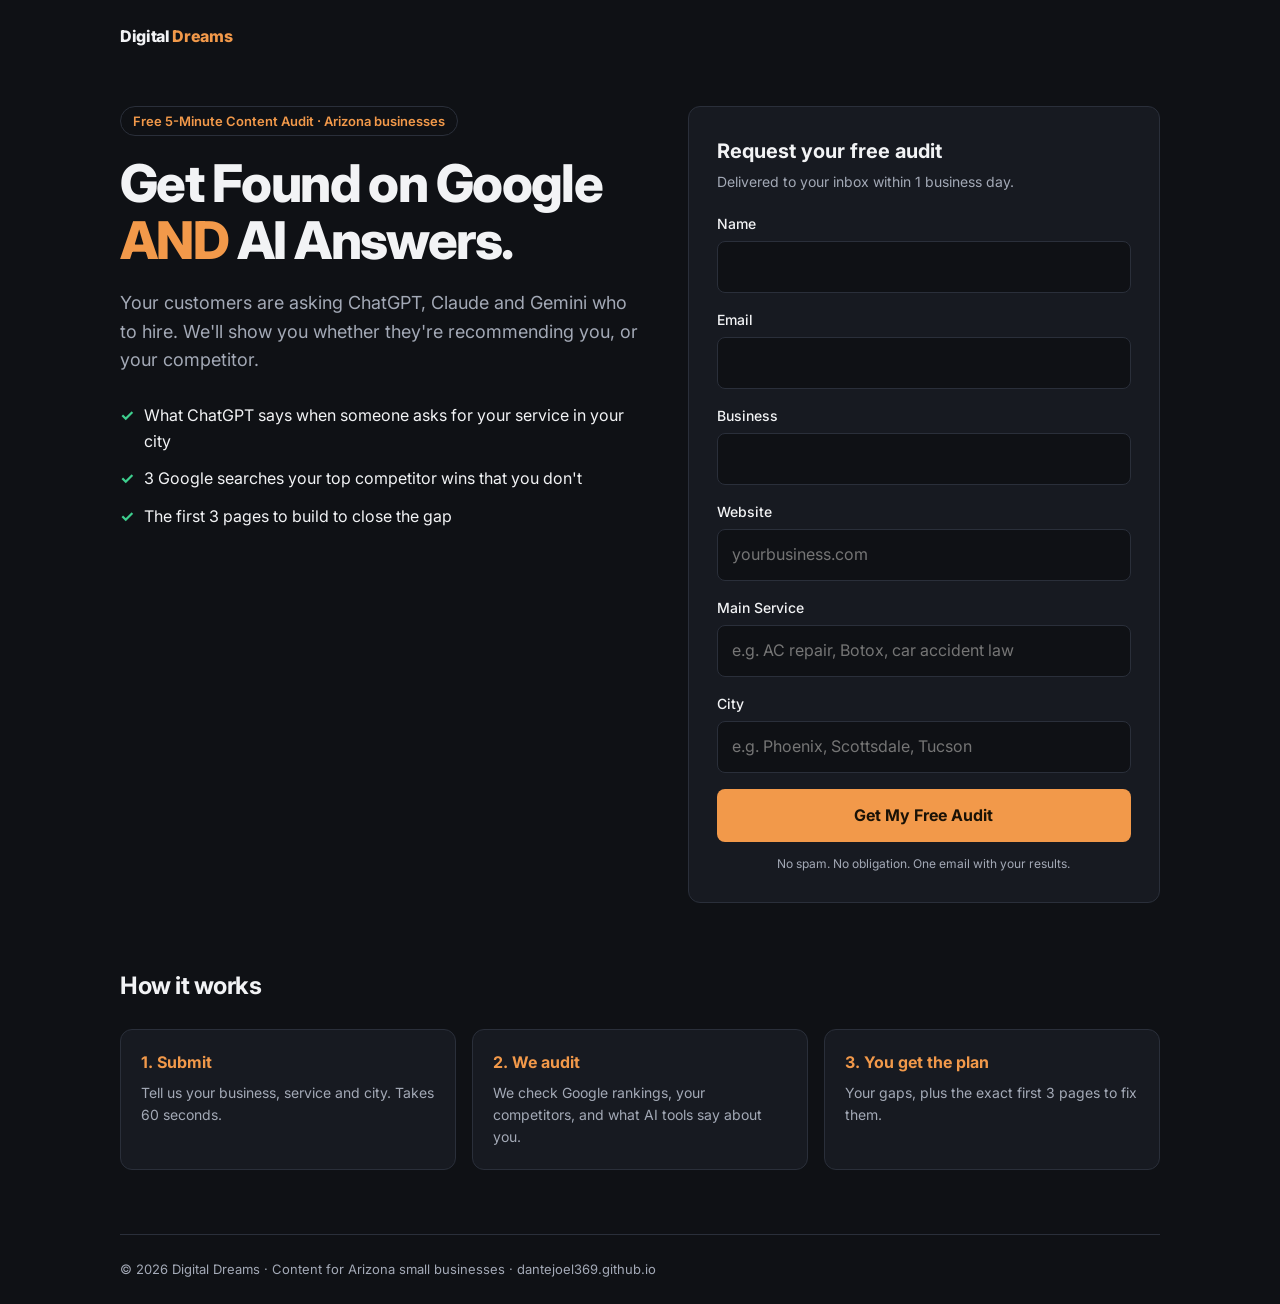
==== audit.html @ 55ea065d "Add free content audit landing page" ====
<!DOCTYPE html>
<html lang="en">
<head>
  <meta charset="UTF-8">
  <meta name="viewport" content="width=device-width, initial-scale=1.0">
  <title>Free Content Audit | Digital Dreams</title>
  <meta name="description" content="Free 5-minute content audit for Arizona small businesses. See where you're missing on Google and in AI answers like ChatGPT, Claude and Gemini.">
  <link rel="preconnect" href="https://fonts.googleapis.com">
  <link rel="preconnect" href="https://fonts.gstatic.com" crossorigin>
  <link href="https://fonts.googleapis.com/css2?family=Inter:wght@400;500;600;700;800&display=swap" rel="stylesheet">
  <style>
    :root {
      --bg: #0f1115;
      --surface: #171a21;
      --border: #2a2f3a;
      --text: #f2f3f5;
      --muted: #a3a9b6;
      --accent: #f2994a;
      --accent-ink: #1a1206;
      --success: #3ecf8e;
      --radius: 12px;
    }
    * { box-sizing: border-box; margin: 0; padding: 0; }
    body {
      font-family: "Inter", system-ui, -apple-system, sans-serif;
      background: var(--bg);
      color: var(--text);
      line-height: 1.6;
      padding: 0 16px;
    }
    .wrap { max-width: 1040px; margin: 0 auto; }
    header { padding: 24px 0; font-weight: 800; letter-spacing: -0.02em; }
    header span { color: var(--accent); }
    .hero {
      display: grid;
      grid-template-columns: 1.1fr 1fr;
      gap: 48px;
      align-items: start;
      padding: 32px 0 64px;
    }
    .eyebrow {
      display: inline-block;
      font-size: 13px;
      font-weight: 600;
      color: var(--accent);
      border: 1px solid var(--border);
      border-radius: 999px;
      padding: 4px 12px;
      margin-bottom: 20px;
    }
    h1 {
      font-size: clamp(34px, 5vw, 52px);
      line-height: 1.08;
      letter-spacing: -0.03em;
      font-weight: 800;
      margin-bottom: 20px;
    }
    h1 em { font-style: normal; color: var(--accent); }
    .lede { font-size: 18px; color: var(--muted); margin-bottom: 28px; max-width: 520px; }
    .checks { list-style: none; display: grid; gap: 12px; }
    .checks li { display: flex; gap: 10px; align-items: flex-start; }
    .checks li::before { content: "✓"; color: var(--success); font-weight: 700; }
    .card {
      background: var(--surface);
      border: 1px solid var(--border);
      border-radius: var(--radius);
      padding: 28px;
    }
    .card h2 { font-size: 20px; margin-bottom: 4px; }
    .card p.sub { color: var(--muted); font-size: 14px; margin-bottom: 20px; }
    label { display: block; font-size: 14px; font-weight: 500; margin-bottom: 6px; }
    input {
      width: 100%;
      font: inherit;
      color: var(--text);
      background: var(--bg);
      border: 1px solid var(--border);
      border-radius: 8px;
      padding: 12px 14px;
      margin-bottom: 16px;
    }
    input:focus { outline: 2px solid var(--accent); border-color: transparent; }
    .hp { position: absolute; left: -9999px; }
    .btn {
      display: inline-block;
      width: 100%;
      text-align: center;
      font: inherit;
      font-weight: 700;
      font-size: 16px;
      background: var(--accent);
      color: var(--accent-ink);
      border: 0;
      border-radius: 8px;
      padding: 14px 20px;
      cursor: pointer;
      text-decoration: none;
    }
    .btn:hover { filter: brightness(1.08); }
    .btn:disabled { opacity: 0.6; cursor: wait; }
    .fine { font-size: 12px; color: var(--muted); margin-top: 12px; text-align: center; }
    .error { color: #ff6b6b; font-size: 14px; margin-bottom: 12px; display: none; }
    #thanks { display: none; text-align: center; }
    #thanks .icon { font-size: 40px; margin-bottom: 12px; }
    #thanks h2 { font-size: 24px; margin-bottom: 12px; }
    #thanks p { color: var(--muted); margin-bottom: 20px; }
    .offer {
      border: 1px dashed var(--accent);
      border-radius: var(--radius);
      padding: 20px;
      margin-bottom: 20px;
      text-align: left;
    }
    .offer strong { color: var(--accent); display: block; font-size: 18px; margin-bottom: 6px; }
    .offer ul { list-style: none; display: grid; gap: 6px; font-size: 14px; color: var(--text); }
    .offer li::before { content: "→ "; color: var(--accent); }
    .how { padding: 0 0 64px; }
    .how h3 { font-size: 24px; margin-bottom: 24px; letter-spacing: -0.02em; }
    .steps { display: grid; grid-template-columns: repeat(3, 1fr); gap: 16px; }
    .step { background: var(--surface); border: 1px solid var(--border); border-radius: var(--radius); padding: 20px; }
    .step b { color: var(--accent); display: block; margin-bottom: 6px; }
    .step p { color: var(--muted); font-size: 14px; }
    footer { border-top: 1px solid var(--border); padding: 24px 0; color: var(--muted); font-size: 13px; }
    @media (max-width: 820px) {
      .hero { grid-template-columns: 1fr; gap: 32px; padding-top: 8px; }
      .steps { grid-template-columns: 1fr; }
    }
  </style>
</head>
<body>
  <div class="wrap">
    <header>Digital <span>Dreams</span></header>

    <section class="hero">
      <div>
        <span class="eyebrow">Free 5-Minute Content Audit · Arizona businesses</span>
        <h1>Get Found on Google <em>AND</em> AI Answers.</h1>
        <p class="lede">Your customers are asking ChatGPT, Claude and Gemini who to hire. We'll show you whether they're recommending you, or your competitor.</p>
        <ul class="checks">
          <li>What ChatGPT says when someone asks for your service in your city</li>
          <li>3 Google searches your top competitor wins that you don't</li>
          <li>The first 3 pages to build to close the gap</li>
        </ul>
      </div>

      <div class="card">
        <form id="audit-form" action="https://formspree.io/f/mljbdply" method="POST" novalidate>
          <h2>Request your free audit</h2>
          <p class="sub">Delivered to your inbox within 1 business day.</p>

          <label for="name">Name</label>
          <input id="name" name="name" type="text" autocomplete="name" required>

          <label for="email">Email</label>
          <input id="email" name="email" type="email" autocomplete="email" required>

          <label for="business">Business</label>
          <input id="business" name="business" type="text" autocomplete="organization" required>

          <label for="website">Website</label>
          <input id="website" name="website" type="text" inputmode="url" placeholder="yourbusiness.com" required>

          <label for="service">Main Service</label>
          <input id="service" name="main_service" type="text" placeholder="e.g. AC repair, Botox, car accident law" required>

          <label for="city">City</label>
          <input id="city" name="city" type="text" placeholder="e.g. Phoenix, Scottsdale, Tucson" required>

          <input class="hp" type="text" name="_gotcha" tabindex="-1" autocomplete="off" aria-hidden="true">

          <p class="error" id="form-error">Please fill in every field.</p>
          <button class="btn" type="submit" id="submit-btn">Get My Free Audit</button>
          <p class="fine">No spam. No obligation. One email with your results.</p>
        </form>

        <div id="thanks" role="status" aria-live="polite">
          <div class="icon">✅</div>
          <h2>Your audit is in progress.</h2>
          <p>While you wait, claim your Founding Client Offer: 30% off your first 3 months if you start this week.</p>
          <div class="offer">
            <strong>Founding Client Offer: 30% off for 3 months</strong>
            <ul>
              <li>SEO blog posts and local service pages</li>
              <li>AI Visibility: content built to get cited by ChatGPT, Claude and Gemini</li>
              <li>Email and social content made from every post</li>
              <li>In exchange for a testimonial once you see results</li>
            </ul>
          </div>
          <a class="btn" href="https://calendly.com/clermont480" target="_blank" rel="noopener">Book a Call</a>
          <p class="fine">15 minutes. We'll walk through your audit live.</p>
        </div>
      </div>
    </section>

    <section class="how">
      <h3>How it works</h3>
      <div class="steps">
        <div class="step"><b>1. Submit</b><p>Tell us your business, service and city. Takes 60 seconds.</p></div>
        <div class="step"><b>2. We audit</b><p>We check Google rankings, your competitors, and what AI tools say about you.</p></div>
        <div class="step"><b>3. You get the plan</b><p>Your gaps, plus the exact first 3 pages to fix them.</p></div>
      </div>
    </section>

    <footer>© 2026 Digital Dreams · Content for Arizona small businesses · dantejoel369.github.io</footer>
  </div>

  <script>
    (function () {
      var form = document.getElementById("audit-form");
      var thanks = document.getElementById("thanks");
      var errorEl = document.getElementById("form-error");
      var btn = document.getElementById("submit-btn");

      form.addEventListener("submit", function (e) {
        e.preventDefault();
        errorEl.style.display = "none";

        var required = form.querySelectorAll("input[required]");
        for (var i = 0; i < required.length; i++) {
          if (!required[i].value.trim()) {
            errorEl.textContent = "Please fill in every field.";
            errorEl.style.display = "block";
            required[i].focus();
            return;
          }
        }
        var email = form.querySelector("#email").value.trim();
        if (!/^[^\s@]+@[^\s@]+\.[^\s@]+$/.test(email)) {
          errorEl.textContent = "Please enter a valid email.";
          errorEl.style.display = "block";
          form.querySelector("#email").focus();
          return;
        }

        btn.disabled = true;
        btn.textContent = "Sending…";

        fetch(form.action, {
          method: "POST",
          body: new FormData(form),
          headers: { "Accept": "application/json" }
        })
          .then(function (res) {
            if (!res.ok) throw new Error("Request failed");
            form.style.display = "none";
            thanks.style.display = "block";
          })
          .catch(function () {
            btn.disabled = false;
            btn.textContent = "Get My Free Audit";
            errorEl.textContent = "Something went wrong. Please try again.";
            errorEl.style.display = "block";
          });
      });
    })();
  </script>
</body>
</html>
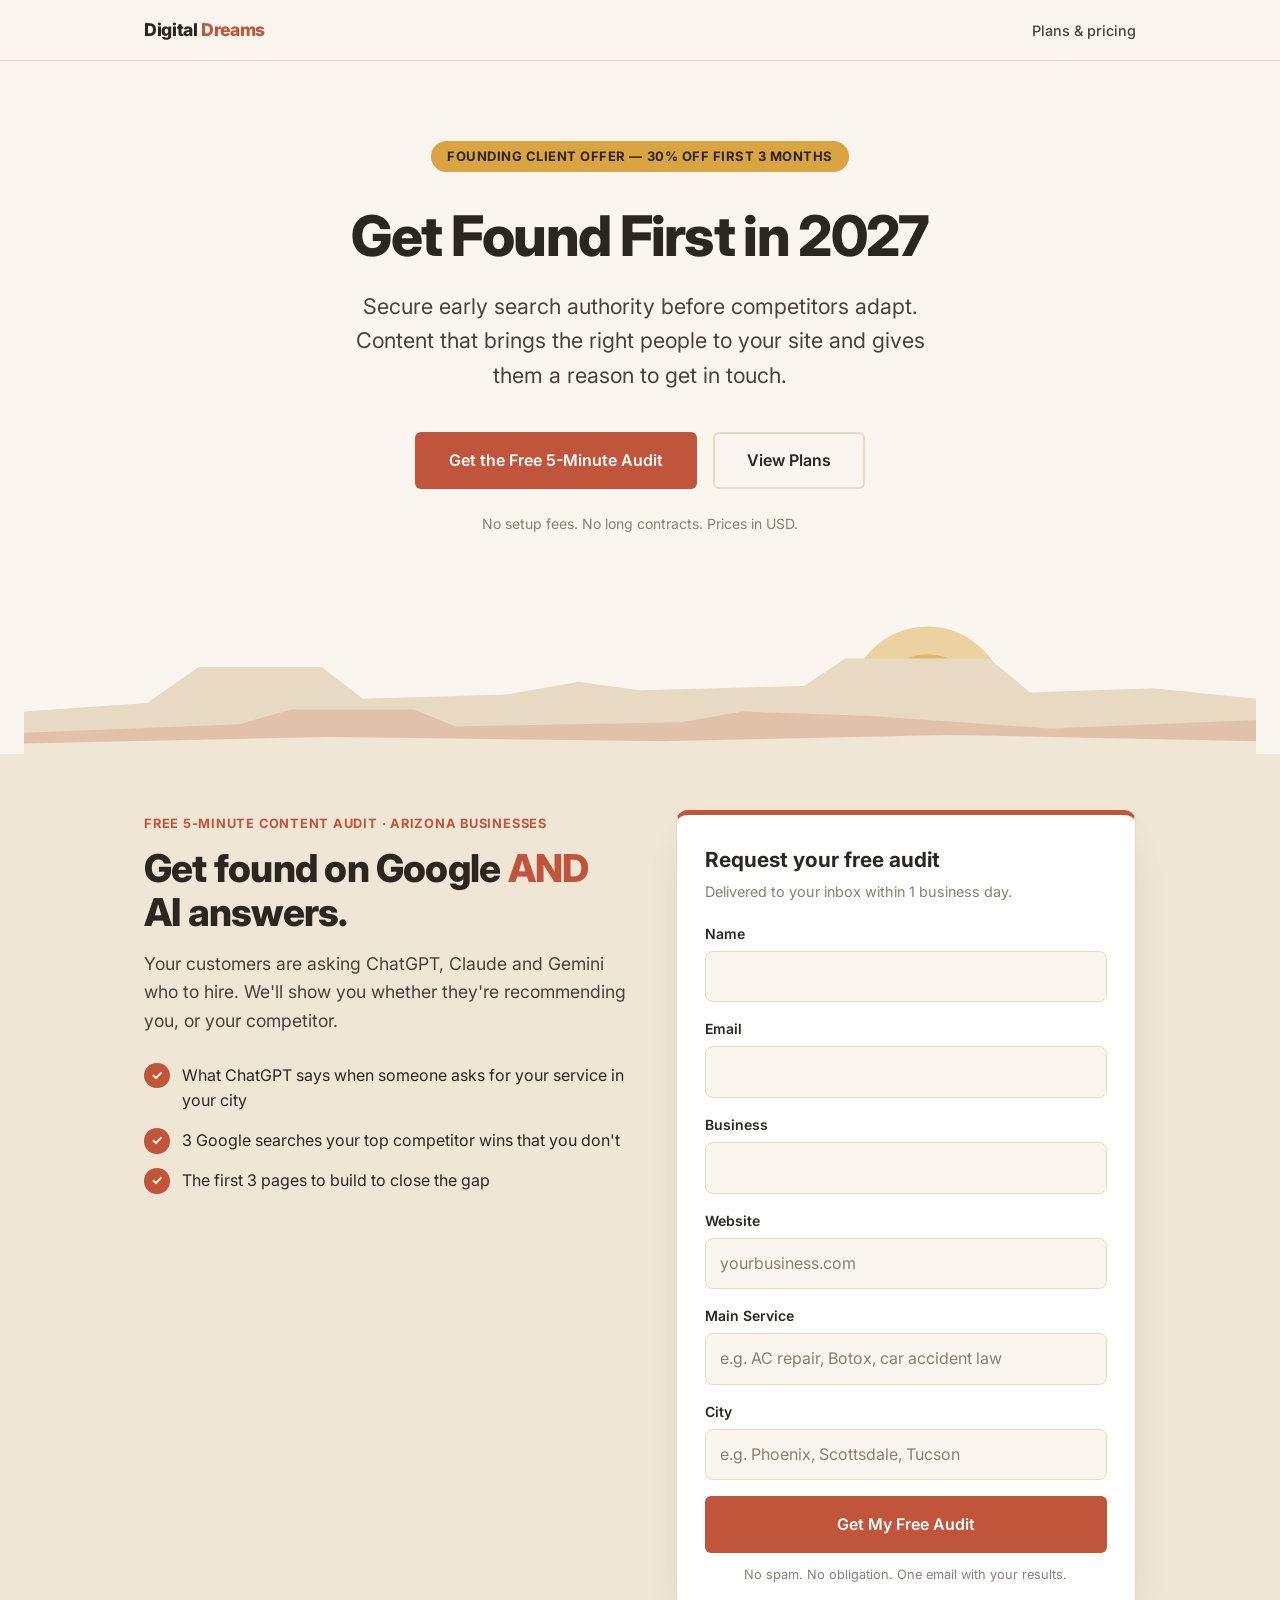
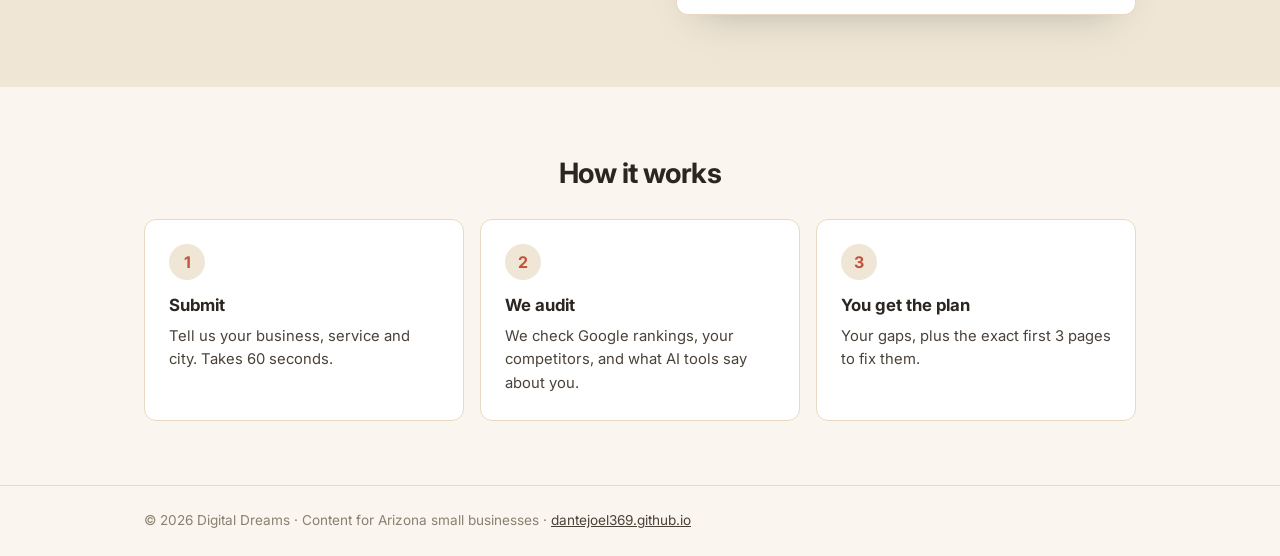
==== commit 1f546359: "Add files via upload" ====
--- a/audit.html
+++ b/audit.html
@@ -5,147 +5,299 @@
   <meta name="viewport" content="width=device-width, initial-scale=1.0">
   <title>Free Content Audit | Digital Dreams</title>
   <meta name="description" content="Free 5-minute content audit for Arizona small businesses. See where you're missing on Google and in AI answers like ChatGPT, Claude and Gemini.">
+  <link rel="icon" href="favicon.svg" type="image/svg+xml">
   <link rel="preconnect" href="https://fonts.googleapis.com">
   <link rel="preconnect" href="https://fonts.gstatic.com" crossorigin>
   <link href="https://fonts.googleapis.com/css2?family=Inter:wght@400;500;600;700;800&display=swap" rel="stylesheet">
   <style>
+    /* === PALETTE === */
     :root {
-      --bg: #0f1115;
-      --surface: #171a21;
-      --border: #2a2f3a;
-      --text: #f2f3f5;
-      --muted: #a3a9b6;
-      --accent: #f2994a;
-      --accent-ink: #1a1206;
-      --success: #3ecf8e;
-      --radius: 12px;
-    }
+      --cream:         #FAF6EF;
+      --sand:          #EFE6D6;
+      --clay-light:    #E8D9C3;
+      --ochre:         #D9A441;
+      --terracotta:    #C1553B;
+      --terracotta-dk: #A0432E;
+      --ink:           #2B2620;
+      --body:          #4A4238;
+      --muted:         #8A7F70;
+      --white:         #FFFFFF;
+      --success:       #3E7D4F;
+      --radius:        12px;
+    }
+
     * { box-sizing: border-box; margin: 0; padding: 0; }
+    html { scroll-behavior: smooth; }
     body {
-      font-family: "Inter", system-ui, -apple-system, sans-serif;
-      background: var(--bg);
-      color: var(--text);
+      font-family: "Inter", -apple-system, BlinkMacSystemFont, "Segoe UI", Roboto, "Helvetica Neue", Arial, sans-serif;
+      background: var(--cream);
+      color: var(--body);
       line-height: 1.6;
-      padding: 0 16px;
-    }
-    .wrap { max-width: 1040px; margin: 0 auto; }
-    header { padding: 24px 0; font-weight: 800; letter-spacing: -0.02em; }
-    header span { color: var(--accent); }
-    .hero {
-      display: grid;
-      grid-template-columns: 1.1fr 1fr;
-      gap: 48px;
-      align-items: start;
-      padding: 32px 0 64px;
-    }
-    .eyebrow {
+    }
+    .wrap { max-width: 1040px; margin: 0 auto; padding: 0 1.5rem; }
+
+    /* === TOP BAR === */
+    .dd-top { background: var(--cream); border-bottom: 1px solid var(--clay-light); }
+    .dd-top .wrap { display: flex; align-items: center; justify-content: space-between; padding-top: 1rem; padding-bottom: 1rem; }
+    .dd-brand { font-weight: 800; color: var(--ink); text-decoration: none; letter-spacing: -0.02em; font-size: 1.1rem; }
+    .dd-brand span { color: var(--terracotta); }
+    .dd-top a.dd-link { color: var(--body); text-decoration: none; font-size: 0.9rem; font-weight: 500; }
+    .dd-top a.dd-link:hover { color: var(--terracotta); }
+
+    /* === HERO SECTION === */
+    .dd-hero {
+      position: relative;
+      background-color: var(--cream);
+      padding: 5rem 1.5rem 0;
+      text-align: center;
+      overflow: hidden;
+    }
+    .dd-container { max-width: 720px; margin: 0 auto; position: relative; z-index: 1; }
+
+    /* === FOUNDING OFFER RIBBON === */
+    .dd-ribbon {
       display: inline-block;
-      font-size: 13px;
+      background-color: var(--ochre);
+      color: var(--ink);
+      font-size: 0.8125rem;
+      font-weight: 700;
+      letter-spacing: 0.04em;
+      text-transform: uppercase;
+      padding: 0.4em 1.2em;
+      border-radius: 999px;
+      margin-bottom: 2rem;
+    }
+
+    /* === HEADINGS === */
+    .dd-hero-heading {
+      font-size: clamp(2.25rem, 5vw, 3.5rem);
+      font-weight: 800;
+      color: var(--ink);
+      line-height: 1.15;
+      margin: 0 0 1.25rem;
+      letter-spacing: -0.03em;
+    }
+    .dd-hero-sub {
+      font-size: clamp(1.1rem, 2.5vw, 1.35rem);
+      color: var(--body);
+      line-height: 1.6;
+      margin: 0 auto 2.5rem;
+      max-width: 600px;
+    }
+
+    /* === BUTTONS === */
+    .dd-hero-actions {
+      display: flex;
+      gap: 1rem;
+      justify-content: center;
+      flex-wrap: wrap;
+      margin-bottom: 1.5rem;
+    }
+    .dd-btn {
+      display: inline-block;
+      font: inherit;
+      font-size: 1rem;
       font-weight: 600;
-      color: var(--accent);
-      border: 1px solid var(--border);
-      border-radius: 999px;
-      padding: 4px 12px;
-      margin-bottom: 20px;
-    }
-    h1 {
-      font-size: clamp(34px, 5vw, 52px);
-      line-height: 1.08;
-      letter-spacing: -0.03em;
+      text-align: center;
+      text-decoration: none;
+      padding: 0.85em 2em;
+      border-radius: 6px;
+      transition: background-color 0.2s, transform 0.15s, border-color 0.2s, color 0.2s;
+      cursor: pointer;
+      border: 2px solid transparent;
+    }
+    .dd-btn:hover { transform: translateY(-1px); }
+    .dd-btn--primary { background-color: var(--terracotta); color: var(--white); }
+    .dd-btn--primary:hover { background-color: var(--terracotta-dk); }
+    .dd-btn--ghost { background-color: transparent; color: var(--ink); border-color: var(--clay-light); }
+    .dd-btn--ghost:hover { border-color: var(--terracotta); color: var(--terracotta); }
+    .dd-btn--block { width: 100%; }
+    .dd-btn:disabled { opacity: 0.6; cursor: wait; transform: none; }
+
+    .dd-hero-note { font-size: 0.875rem; color: var(--muted); margin: 0; }
+
+    /* === DESERT HORIZON GRAPHIC === */
+    .dd-horizon { display: block; width: 100%; height: clamp(90px, 14vw, 170px); margin-top: 3rem; }
+
+    /* === AUDIT SECTION === */
+    .dd-audit { background: var(--sand); padding: 3.5rem 0 4.5rem; }
+    .dd-audit .wrap { display: grid; grid-template-columns: 1.05fr 1fr; gap: 3rem; align-items: start; }
+    .dd-eyebrow {
+      display: inline-block;
+      font-size: 0.8rem;
+      font-weight: 700;
+      letter-spacing: 0.06em;
+      text-transform: uppercase;
+      color: var(--terracotta);
+      margin-bottom: 0.75rem;
+    }
+    .dd-audit h2 {
+      font-size: clamp(1.75rem, 3.5vw, 2.4rem);
+      line-height: 1.15;
+      letter-spacing: -0.02em;
+      color: var(--ink);
       font-weight: 800;
-      margin-bottom: 20px;
-    }
-    h1 em { font-style: normal; color: var(--accent); }
-    .lede { font-size: 18px; color: var(--muted); margin-bottom: 28px; max-width: 520px; }
-    .checks { list-style: none; display: grid; gap: 12px; }
-    .checks li { display: flex; gap: 10px; align-items: flex-start; }
-    .checks li::before { content: "✓"; color: var(--success); font-weight: 700; }
-    .card {
-      background: var(--surface);
-      border: 1px solid var(--border);
+      margin-bottom: 1rem;
+    }
+    .dd-audit h2 em { font-style: normal; color: var(--terracotta); }
+    .dd-lede { font-size: 1.1rem; margin-bottom: 1.75rem; max-width: 34em; }
+    .dd-checks { list-style: none; display: grid; gap: 0.9rem; }
+    .dd-checks li { display: flex; gap: 0.75rem; align-items: flex-start; color: var(--ink); }
+    .dd-checks li::before {
+      content: "✓";
+      flex: none;
+      width: 1.6rem; height: 1.6rem;
+      display: grid; place-items: center;
+      border-radius: 50%;
+      background: var(--terracotta);
+      color: var(--white);
+      font-size: 0.85rem;
+      font-weight: 700;
+    }
+
+    /* === FORM CARD === */
+    .dd-card {
+      background: var(--white);
+      border: 1px solid var(--clay-light);
+      border-top: 5px solid var(--terracotta);
       border-radius: var(--radius);
-      padding: 28px;
-    }
-    .card h2 { font-size: 20px; margin-bottom: 4px; }
-    .card p.sub { color: var(--muted); font-size: 14px; margin-bottom: 20px; }
-    label { display: block; font-size: 14px; font-weight: 500; margin-bottom: 6px; }
+      padding: 1.75rem;
+      box-shadow: 0 18px 40px -24px rgba(43, 38, 32, 0.35);
+      scroll-margin-top: 1.5rem;
+    }
+    .dd-card h3 { font-size: 1.3rem; color: var(--ink); margin-bottom: 0.25rem; }
+    .dd-card p.sub { color: var(--muted); font-size: 0.9rem; margin-bottom: 1.25rem; }
+    label { display: block; font-size: 0.875rem; font-weight: 600; color: var(--ink); margin-bottom: 0.35rem; }
     input {
       width: 100%;
       font: inherit;
-      color: var(--text);
-      background: var(--bg);
-      border: 1px solid var(--border);
+      color: var(--ink);
+      background: var(--cream);
+      border: 1px solid var(--clay-light);
       border-radius: 8px;
-      padding: 12px 14px;
-      margin-bottom: 16px;
-    }
-    input:focus { outline: 2px solid var(--accent); border-color: transparent; }
+      padding: 0.75rem 0.9rem;
+      margin-bottom: 1rem;
+    }
+    input::placeholder { color: var(--muted); }
+    input:focus { outline: 2px solid var(--terracotta); border-color: transparent; background: var(--white); }
     .hp { position: absolute; left: -9999px; }
-    .btn {
-      display: inline-block;
-      width: 100%;
-      text-align: center;
-      font: inherit;
+    .fine { font-size: 0.8rem; color: var(--muted); margin-top: 0.75rem; text-align: center; }
+    .error { color: var(--terracotta-dk); font-size: 0.9rem; font-weight: 600; margin-bottom: 0.75rem; display: none; }
+
+    /* === THANK YOU STATE === */
+    #thanks { display: none; text-align: center; }
+    #thanks .icon {
+      width: 3.25rem; height: 3.25rem;
+      margin: 0 auto 1rem;
+      border-radius: 50%;
+      display: grid; place-items: center;
+      background: var(--success);
+      color: var(--white);
+      font-size: 1.5rem;
       font-weight: 700;
-      font-size: 16px;
-      background: var(--accent);
-      color: var(--accent-ink);
-      border: 0;
-      border-radius: 8px;
-      padding: 14px 20px;
-      cursor: pointer;
-      text-decoration: none;
-    }
-    .btn:hover { filter: brightness(1.08); }
-    .btn:disabled { opacity: 0.6; cursor: wait; }
-    .fine { font-size: 12px; color: var(--muted); margin-top: 12px; text-align: center; }
-    .error { color: #ff6b6b; font-size: 14px; margin-bottom: 12px; display: none; }
-    #thanks { display: none; text-align: center; }
-    #thanks .icon { font-size: 40px; margin-bottom: 12px; }
-    #thanks h2 { font-size: 24px; margin-bottom: 12px; }
-    #thanks p { color: var(--muted); margin-bottom: 20px; }
-    .offer {
-      border: 1px dashed var(--accent);
+    }
+    #thanks h3 { font-size: 1.5rem; margin-bottom: 0.75rem; }
+    #thanks p { color: var(--body); margin-bottom: 1.25rem; }
+    .dd-offer {
+      background: var(--cream);
+      border: 2px dashed var(--ochre);
       border-radius: var(--radius);
-      padding: 20px;
-      margin-bottom: 20px;
+      padding: 1.25rem;
+      margin-bottom: 1.25rem;
       text-align: left;
     }
-    .offer strong { color: var(--accent); display: block; font-size: 18px; margin-bottom: 6px; }
-    .offer ul { list-style: none; display: grid; gap: 6px; font-size: 14px; color: var(--text); }
-    .offer li::before { content: "→ "; color: var(--accent); }
-    .how { padding: 0 0 64px; }
-    .how h3 { font-size: 24px; margin-bottom: 24px; letter-spacing: -0.02em; }
-    .steps { display: grid; grid-template-columns: repeat(3, 1fr); gap: 16px; }
-    .step { background: var(--surface); border: 1px solid var(--border); border-radius: var(--radius); padding: 20px; }
-    .step b { color: var(--accent); display: block; margin-bottom: 6px; }
-    .step p { color: var(--muted); font-size: 14px; }
-    footer { border-top: 1px solid var(--border); padding: 24px 0; color: var(--muted); font-size: 13px; }
+    .dd-offer strong { color: var(--terracotta); display: block; font-size: 1.1rem; margin-bottom: 0.5rem; }
+    .dd-offer ul { list-style: none; display: grid; gap: 0.35rem; font-size: 0.9rem; color: var(--ink); }
+    .dd-offer li::before { content: "→ "; color: var(--terracotta); font-weight: 700; }
+
+    /* === HOW IT WORKS === */
+    .dd-how { padding: 4rem 0; }
+    .dd-how h2 { font-size: 1.75rem; color: var(--ink); letter-spacing: -0.02em; margin-bottom: 1.5rem; text-align: center; }
+    .dd-steps { display: grid; grid-template-columns: repeat(3, 1fr); gap: 1rem; }
+    .dd-step { background: var(--white); border: 1px solid var(--clay-light); border-radius: var(--radius); padding: 1.5rem; }
+    .dd-step b {
+      display: grid; place-items: center;
+      width: 2.25rem; height: 2.25rem;
+      border-radius: 50%;
+      background: var(--sand);
+      color: var(--terracotta);
+      font-size: 1rem;
+      margin-bottom: 0.75rem;
+    }
+    .dd-step h3 { font-size: 1.05rem; color: var(--ink); margin-bottom: 0.35rem; }
+    .dd-step p { font-size: 0.925rem; }
+
+    /* === FOOTER === */
+    footer { border-top: 1px solid var(--clay-light); padding: 1.5rem 0; color: var(--muted); font-size: 0.85rem; }
+    footer a { color: var(--body); }
+
+    /* === TABLET === */
     @media (max-width: 820px) {
-      .hero { grid-template-columns: 1fr; gap: 32px; padding-top: 8px; }
-      .steps { grid-template-columns: 1fr; }
+      .dd-audit .wrap { grid-template-columns: 1fr; gap: 2rem; }
+      .dd-steps { grid-template-columns: 1fr; }
+    }
+
+    /* === MOBILE TWEAKS === */
+    @media (max-width: 480px) {
+      .wrap { padding: 0 1rem; }
+      .dd-hero { padding: 3.5rem 1rem 0; }
+      .dd-hero-actions { flex-direction: column; align-items: center; }
+      .dd-hero-actions .dd-btn { width: 100%; max-width: 300px; }
+      .dd-card { padding: 1.25rem; }
     }
   </style>
 </head>
 <body>
-  <div class="wrap">
-    <header>Digital <span>Dreams</span></header>
-
-    <section class="hero">
+  <header class="dd-top">
+    <div class="wrap">
+      <a class="dd-brand" href="./">Digital <span>Dreams</span></a>
+      <a class="dd-link" href="./#pricing">Plans &amp; pricing</a>
+    </div>
+  </header>
+
+  <!-- Digital Dreams Hero -->
+  <section class="dd-hero">
+    <div class="dd-container">
+      <span class="dd-ribbon">Founding Client Offer — 30% off first 3 months</span>
+      <h1 class="dd-hero-heading">Get Found First in 2027</h1>
+      <p class="dd-hero-sub">
+        Secure early search authority before competitors adapt.
+        Content that brings the right people to your site
+        and gives them a reason to get in touch.
+      </p>
+      <div class="dd-hero-actions">
+        <a href="#audit-card" class="dd-btn dd-btn--primary">Get the Free 5-Minute Audit</a>
+        <a href="./#pricing" class="dd-btn dd-btn--ghost">View Plans</a>
+      </div>
+      <p class="dd-hero-note">No setup fees. No long contracts. Prices in USD.</p>
+    </div>
+
+    <!-- Desert horizon: sun and mesas, blends into the sand section below -->
+    <svg class="dd-horizon" viewBox="0 0 1200 160" preserveAspectRatio="none" aria-hidden="true">
+      <circle cx="880" cy="118" r="78" fill="#D9A441" opacity="0.45"/>
+      <circle cx="880" cy="118" r="52" fill="#D9A441" opacity="0.55"/>
+      <path d="M0 120 L120 112 L170 78 L290 78 L330 108 L470 104 L540 92 L600 100 L760 96 L800 70 L940 70 L980 102 L1100 98 L1200 108 L1200 160 L0 160 Z" fill="#E8D9C3"/>
+      <path d="M0 140 L210 132 L260 118 L380 118 L420 134 L640 130 L700 120 L820 124 L1000 136 L1200 128 L1200 160 L0 160 Z" fill="#C1553B" opacity="0.18"/>
+      <path d="M0 150 L300 144 L620 148 L900 142 L1200 148 L1200 160 L0 160 Z" fill="#EFE6D6"/>
+    </svg>
+  </section>
+
+  <section class="dd-audit" id="audit">
+    <div class="wrap">
       <div>
-        <span class="eyebrow">Free 5-Minute Content Audit · Arizona businesses</span>
-        <h1>Get Found on Google <em>AND</em> AI Answers.</h1>
-        <p class="lede">Your customers are asking ChatGPT, Claude and Gemini who to hire. We'll show you whether they're recommending you, or your competitor.</p>
-        <ul class="checks">
+        <span class="dd-eyebrow">Free 5-minute content audit · Arizona businesses</span>
+        <h2>Get found on Google <em>AND</em> AI answers.</h2>
+        <p class="dd-lede">Your customers are asking ChatGPT, Claude and Gemini who to hire. We'll show you whether they're recommending you, or your competitor.</p>
+        <ul class="dd-checks">
           <li>What ChatGPT says when someone asks for your service in your city</li>
           <li>3 Google searches your top competitor wins that you don't</li>
           <li>The first 3 pages to build to close the gap</li>
         </ul>
       </div>
 
-      <div class="card">
+      <div class="dd-card" id="audit-card">
         <form id="audit-form" action="https://formspree.io/f/mljbdply" method="POST" novalidate>
-          <h2>Request your free audit</h2>
+          <h3>Request your free audit</h3>
           <p class="sub">Delivered to your inbox within 1 business day.</p>
 
           <label for="name">Name</label>
@@ -169,15 +321,15 @@
           <input class="hp" type="text" name="_gotcha" tabindex="-1" autocomplete="off" aria-hidden="true">
 
           <p class="error" id="form-error">Please fill in every field.</p>
-          <button class="btn" type="submit" id="submit-btn">Get My Free Audit</button>
+          <button class="dd-btn dd-btn--primary dd-btn--block" type="submit" id="submit-btn">Get My Free Audit</button>
           <p class="fine">No spam. No obligation. One email with your results.</p>
         </form>
 
         <div id="thanks" role="status" aria-live="polite">
-          <div class="icon">✅</div>
-          <h2>Your audit is in progress.</h2>
+          <div class="icon">✓</div>
+          <h3>Your audit is in progress.</h3>
           <p>While you wait, claim your Founding Client Offer: 30% off your first 3 months if you start this week.</p>
-          <div class="offer">
+          <div class="dd-offer">
             <strong>Founding Client Offer: 30% off for 3 months</strong>
             <ul>
               <li>SEO blog posts and local service pages</li>
@@ -186,23 +338,27 @@
               <li>In exchange for a testimonial once you see results</li>
             </ul>
           </div>
-          <a class="btn" href="https://calendly.com/clermont480" target="_blank" rel="noopener">Book a Call</a>
+          <a class="dd-btn dd-btn--primary dd-btn--block" href="https://calendly.com/clermont480" target="_blank" rel="noopener">Book a Call</a>
           <p class="fine">15 minutes. We'll walk through your audit live.</p>
         </div>
       </div>
-    </section>
-
-    <section class="how">
-      <h3>How it works</h3>
-      <div class="steps">
-        <div class="step"><b>1. Submit</b><p>Tell us your business, service and city. Takes 60 seconds.</p></div>
-        <div class="step"><b>2. We audit</b><p>We check Google rankings, your competitors, and what AI tools say about you.</p></div>
-        <div class="step"><b>3. You get the plan</b><p>Your gaps, plus the exact first 3 pages to fix them.</p></div>
+    </div>
+  </section>
+
+  <section class="dd-how">
+    <div class="wrap">
+      <h2>How it works</h2>
+      <div class="dd-steps">
+        <div class="dd-step"><b>1</b><h3>Submit</h3><p>Tell us your business, service and city. Takes 60 seconds.</p></div>
+        <div class="dd-step"><b>2</b><h3>We audit</h3><p>We check Google rankings, your competitors, and what AI tools say about you.</p></div>
+        <div class="dd-step"><b>3</b><h3>You get the plan</h3><p>Your gaps, plus the exact first 3 pages to fix them.</p></div>
       </div>
-    </section>
-
-    <footer>© 2026 Digital Dreams · Content for Arizona small businesses · dantejoel369.github.io</footer>
-  </div>
+    </div>
+  </section>
+
+  <footer>
+    <div class="wrap">© 2026 Digital Dreams · Content for Arizona small businesses · <a href="./">dantejoel369.github.io</a></div>
+  </footer>
 
   <script>
     (function () {
